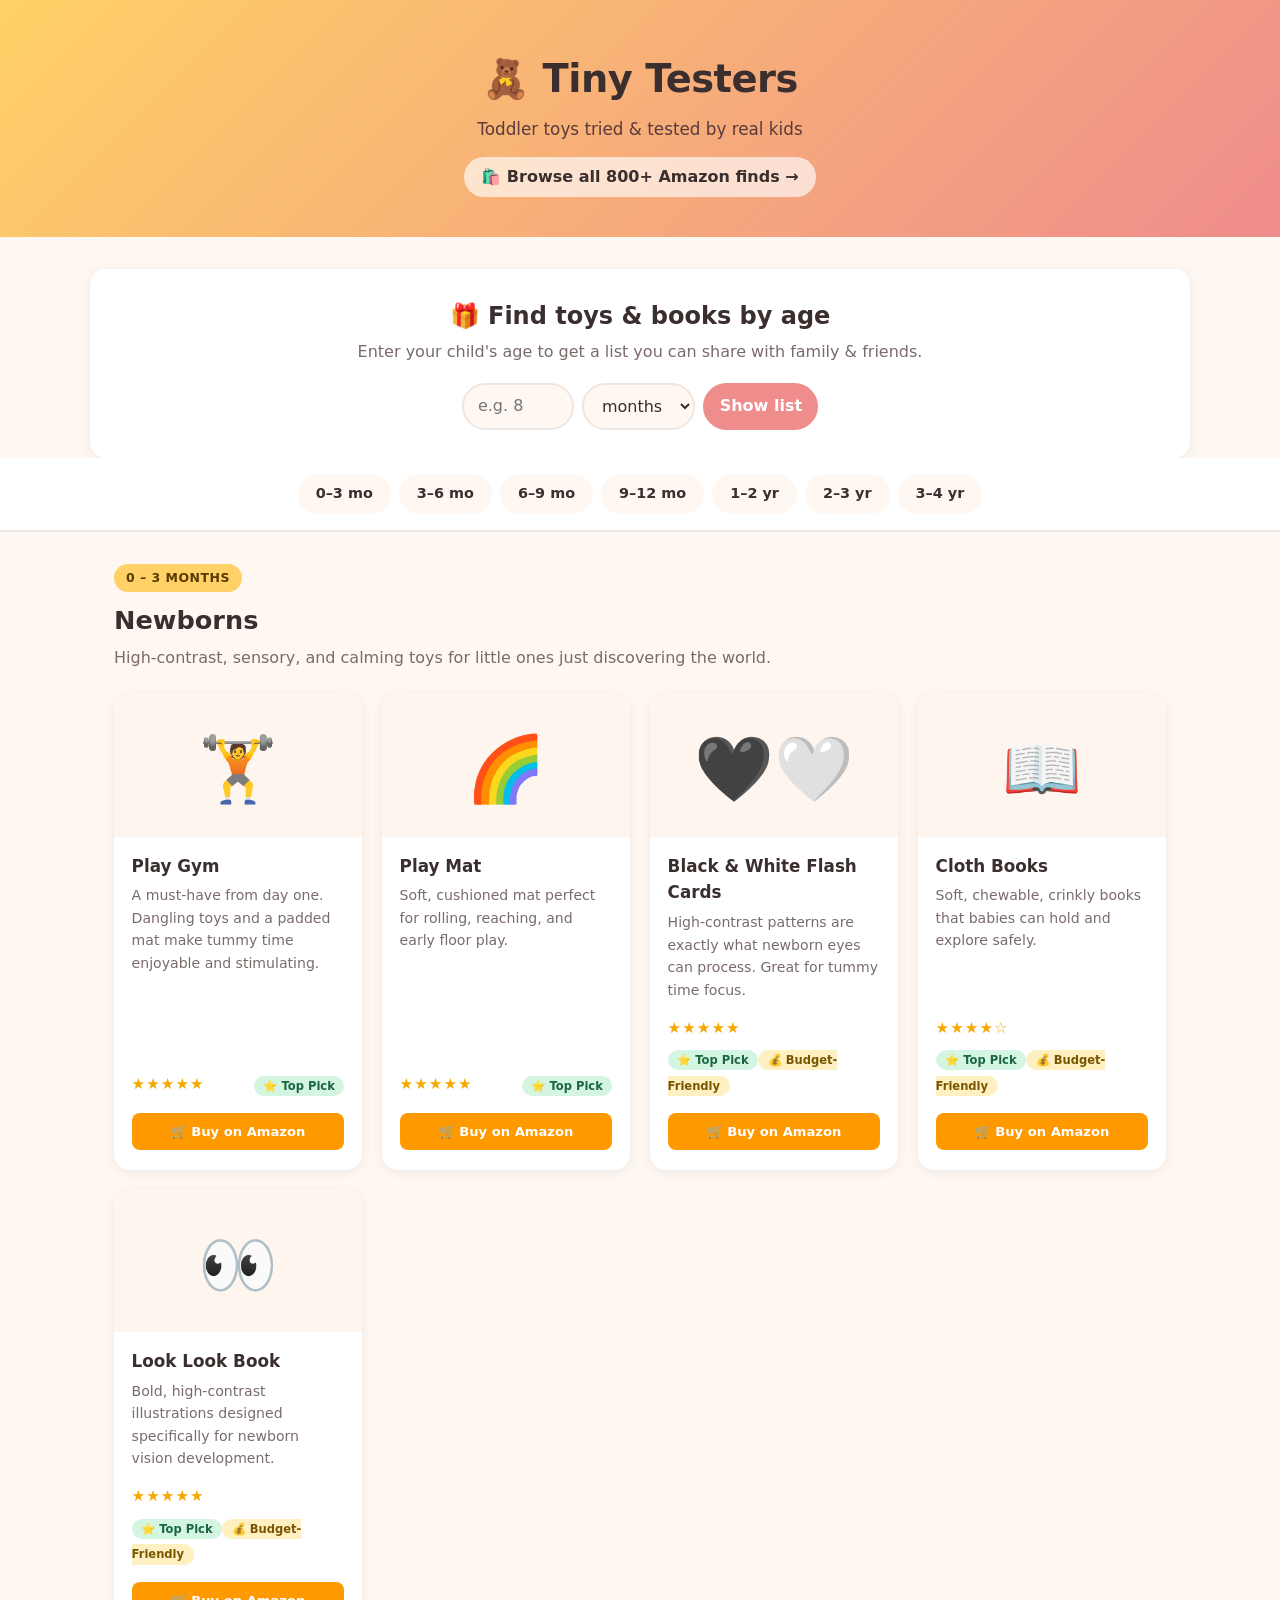
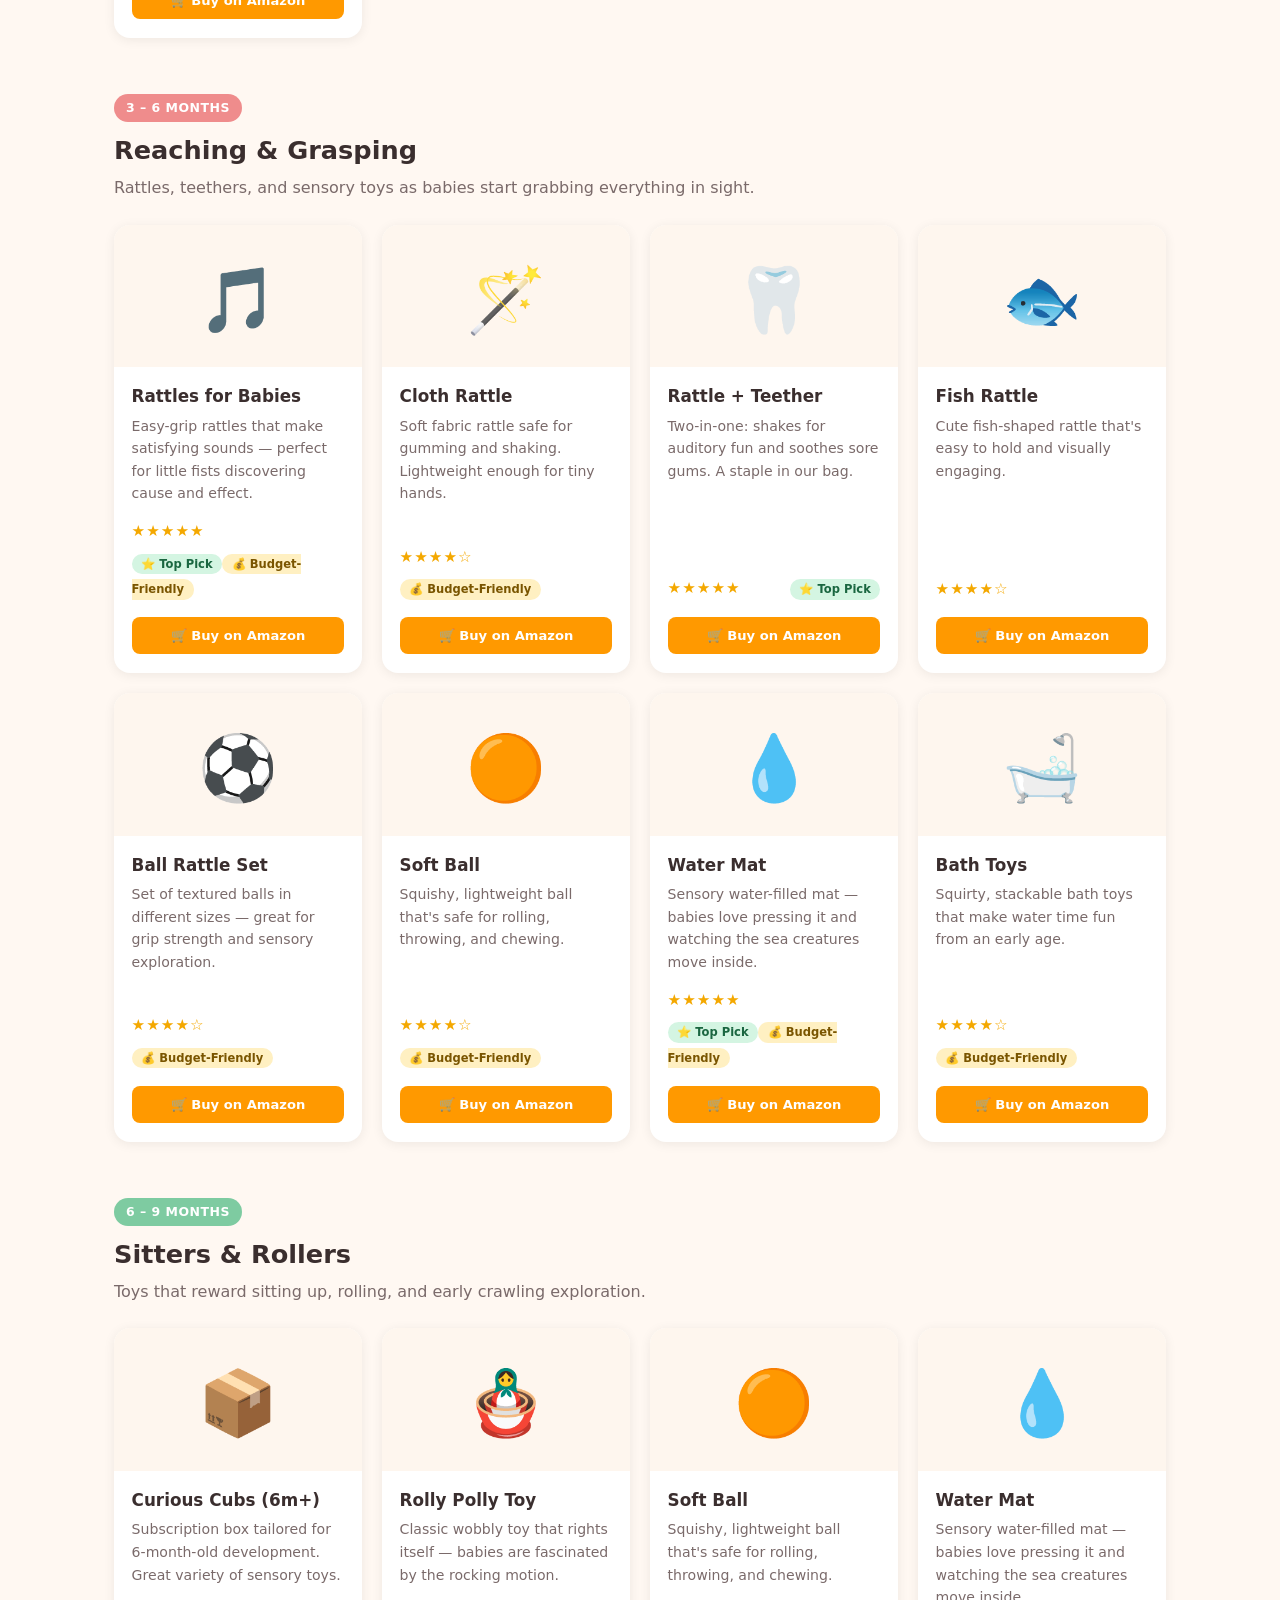
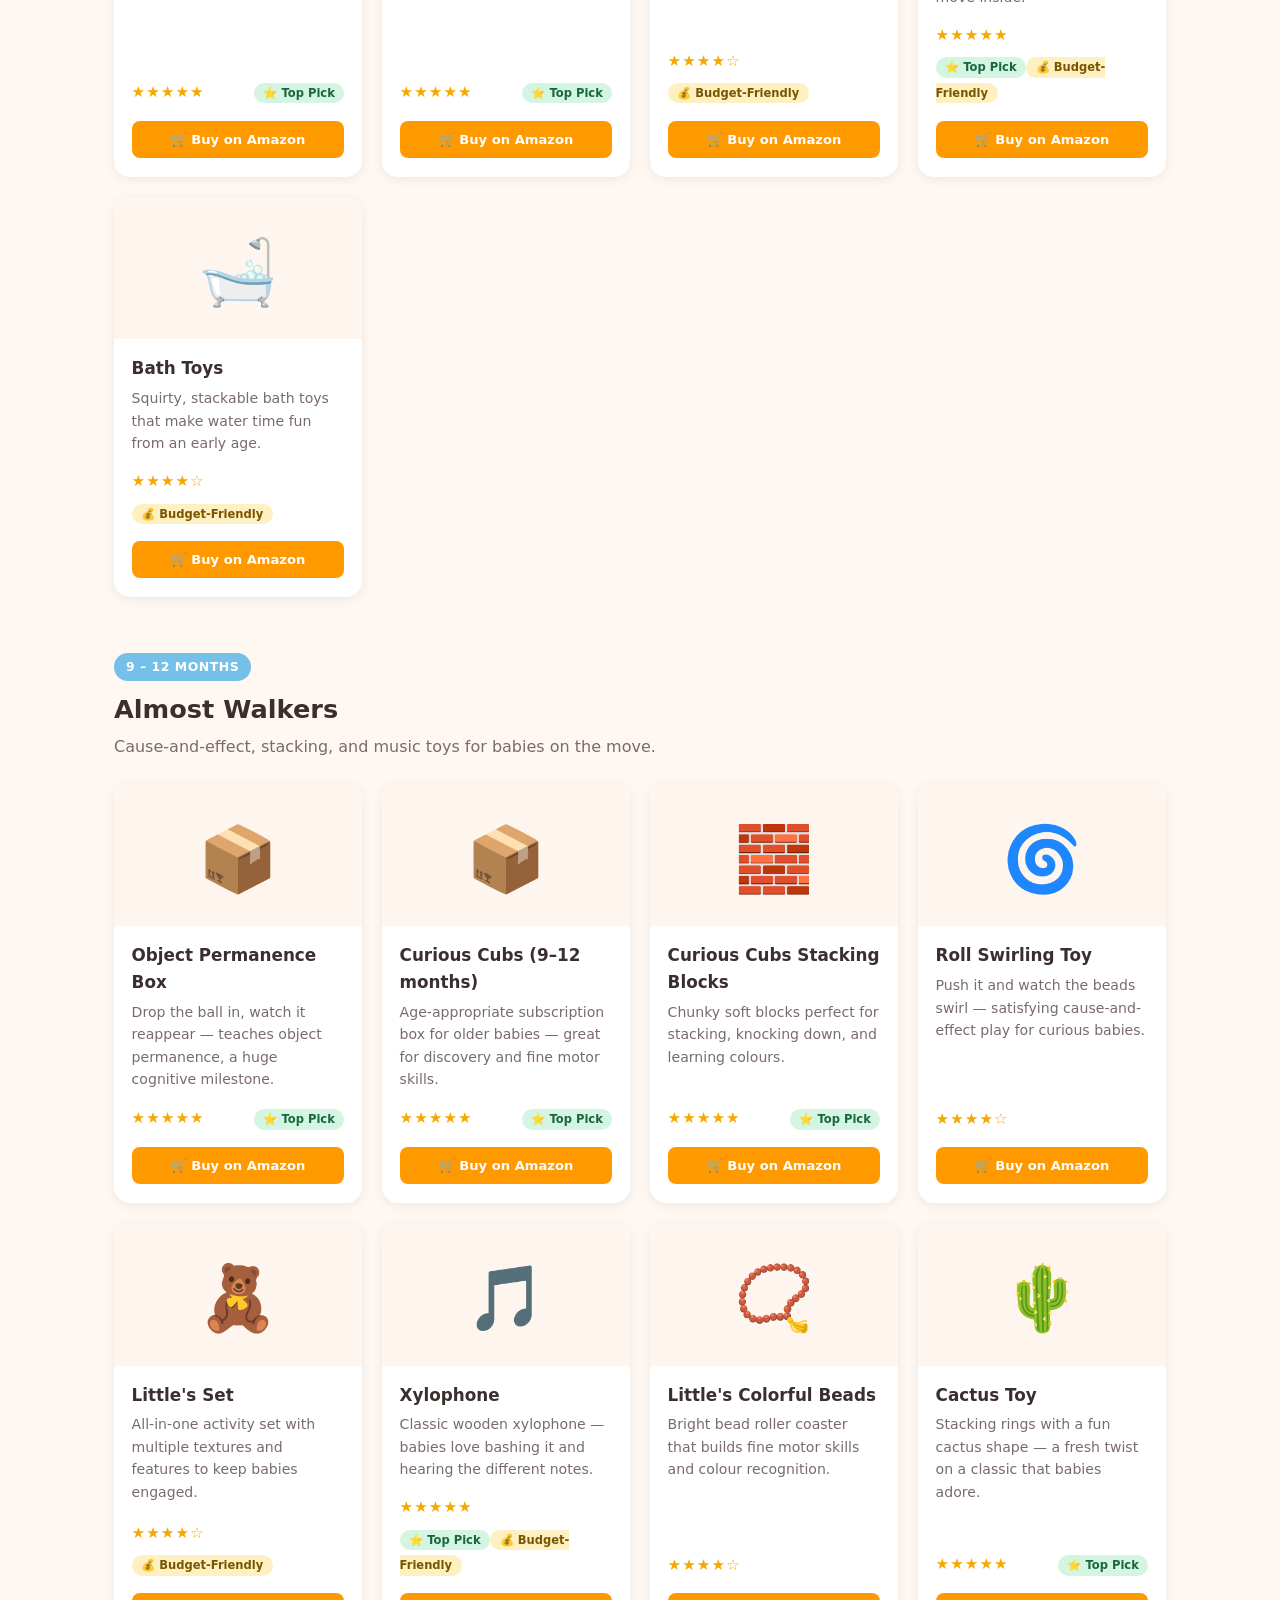
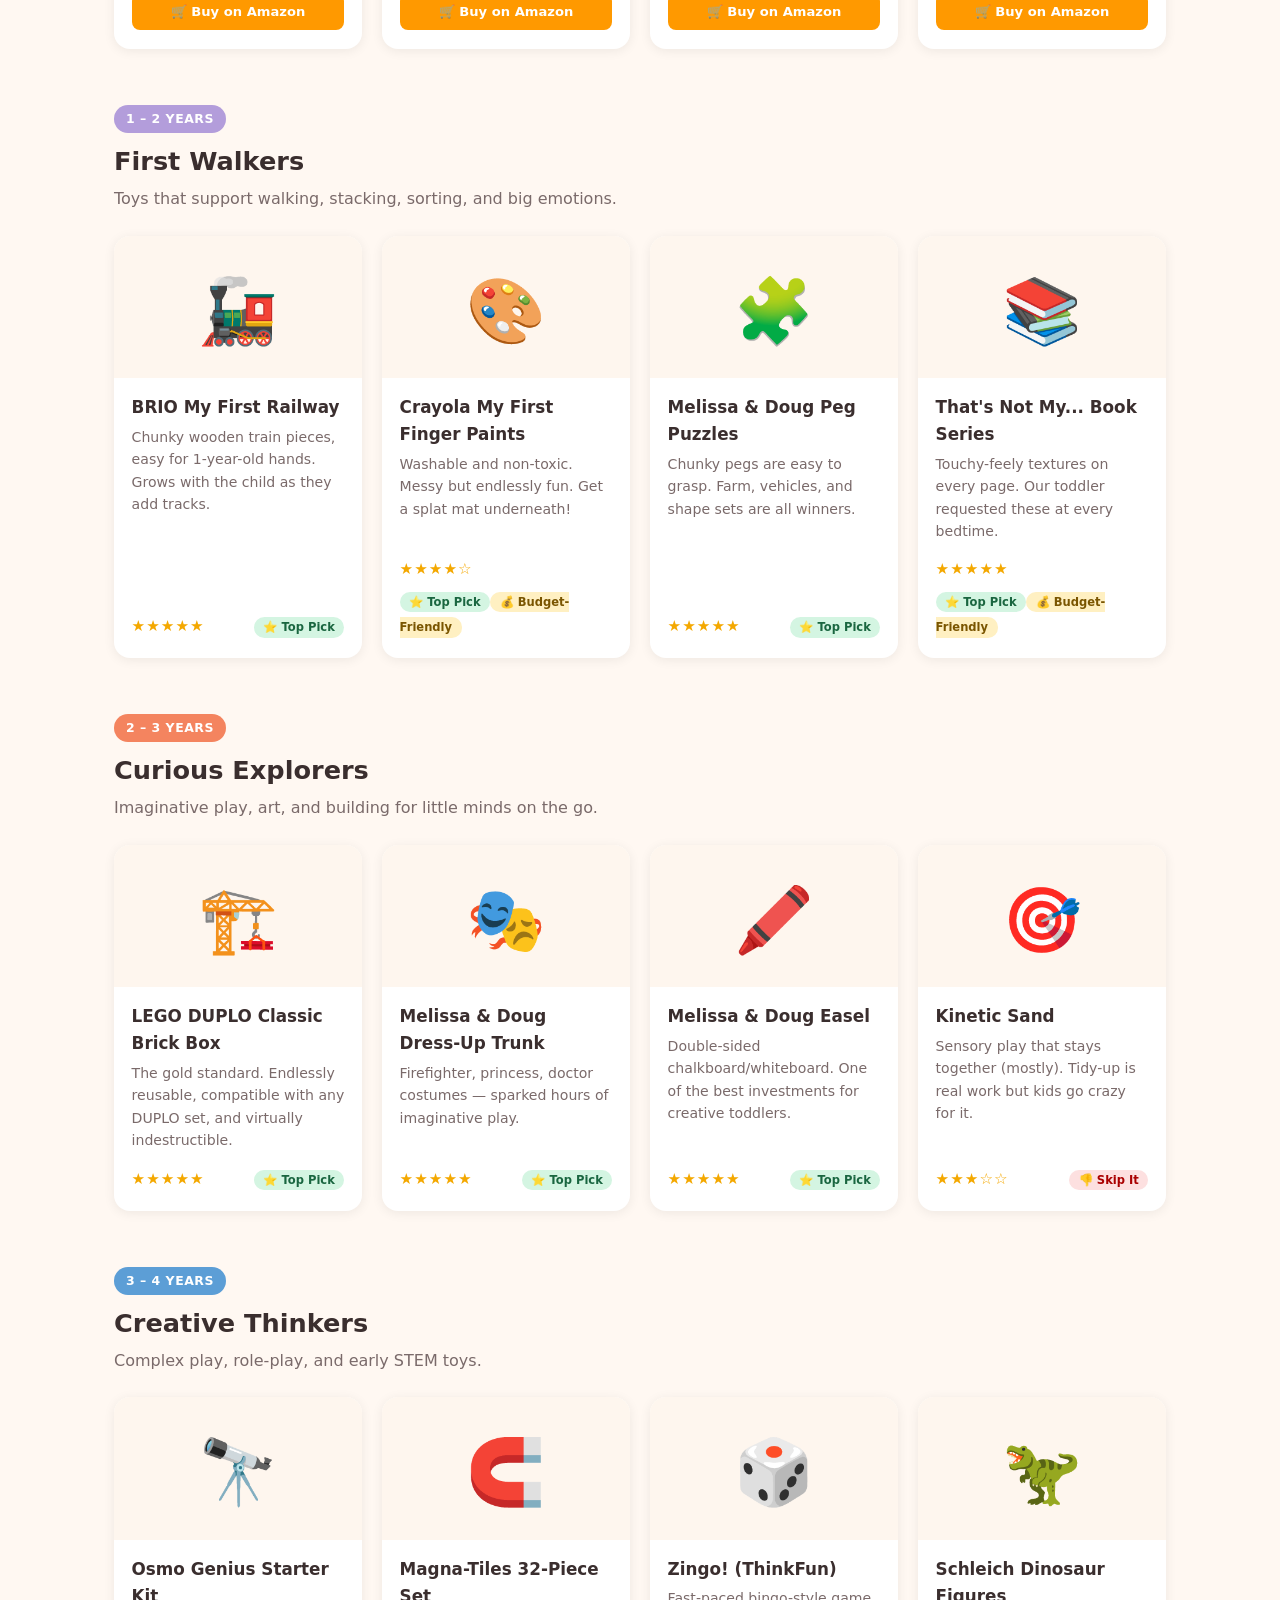
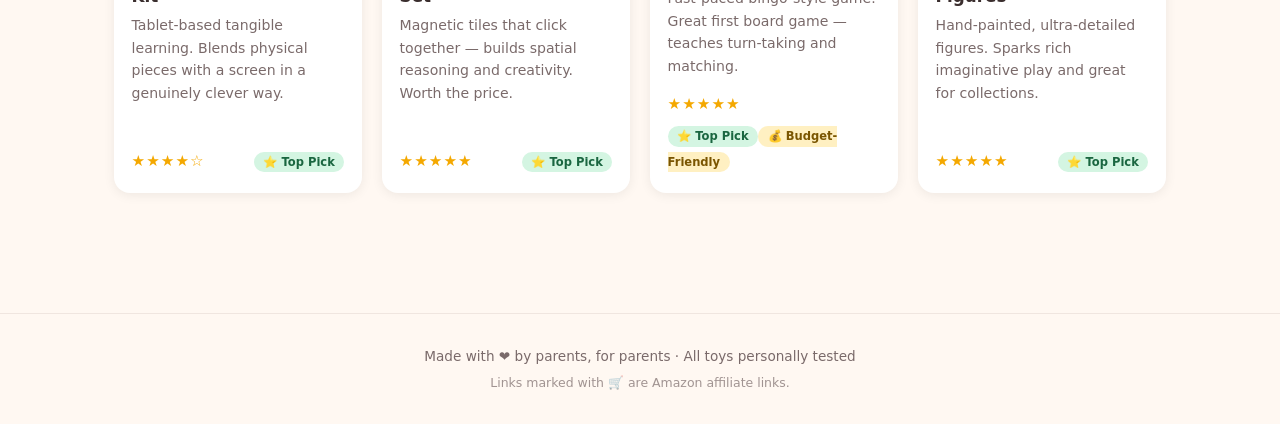
==== index.html @ cecd0728 "Add Amazon Finds link finder and Tiny Testers site Co-Authored-By: Claude Opus 5.5 <noreply@anthropi" ====
<!DOCTYPE html>
<html lang="en">
<head>
  <meta charset="UTF-8" />
  <meta name="viewport" content="width=device-width, initial-scale=1.0" />
  <title>Tiny Testers — Toddler Toys, Tried & Tested</title>
  <link rel="stylesheet" href="style.css" />
</head>
<body>

  <header>
    <div class="header-inner">
      <div class="logo">🧸 Tiny Testers</div>
      <p class="tagline">Toddler toys tried & tested by real kids</p>
      <a class="finds-link" href="finds.html">🛍️ Browse all 800+ Amazon finds →</a>
    </div>
  </header>

  <section class="finder" id="finder">
    <h2>🎁 Find toys &amp; books by age</h2>
    <p class="finder-sub">Enter your child's age to get a list you can share with family &amp; friends.</p>
    <form class="finder-form" id="finder-form">
      <label for="age-value" class="visually-hidden">Age</label>
      <input id="age-value" type="number" min="0" max="10" step="1" placeholder="e.g. 8" required />
      <label for="age-unit" class="visually-hidden">Unit</label>
      <select id="age-unit">
        <option value="months">months</option>
        <option value="years">years</option>
      </select>
      <button type="submit">Show list</button>
    </form>

    <div class="finder-results" id="finder-results" hidden>
      <div class="results-head">
        <h3 id="results-title"></h3>
        <div class="type-tabs" role="tablist">
          <button type="button" data-type="all" class="active">All</button>
          <button type="button" data-type="toy">🧸 Toys</button>
          <button type="button" data-type="book">📚 Books</button>
        </div>
      </div>
      <div class="toy-grid" id="results-grid"></div>
      <div class="link-list-box">
        <h4>🔗 Links for this list</h4>
        <ol class="link-list" id="link-list"></ol>
      </div>
      <div class="share-bar">
        <span>Share this list:</span>
        <button type="button" id="share-native" hidden>📤 Share</button>
        <a id="share-whatsapp" target="_blank" rel="noopener noreferrer">💬 WhatsApp</a>
        <button type="button" id="share-copy-link">🔗 Copy link</button>
        <button type="button" id="share-copy-list">📋 Copy list</button>
        <span class="share-status" id="share-status" role="status"></span>
      </div>
    </div>
  </section>

  <nav class="age-nav">
    <a href="#age-0-3">0–3 mo</a>
    <a href="#age-3-6">3–6 mo</a>
    <a href="#age-6-9">6–9 mo</a>
    <a href="#age-9-12">9–12 mo</a>
    <a href="#age-1-2">1–2 yr</a>
    <a href="#age-2-3">2–3 yr</a>
    <a href="#age-3-4">3–4 yr</a>
  </nav>

  <main>

    <section id="age-0-3" class="age-section">
      <div class="age-header">
        <span class="age-badge">0 – 3 months</span>
        <h2>Newborns</h2>
        <p>High-contrast, sensory, and calming toys for little ones just discovering the world.</p>
      </div>
      <div class="toy-grid" id="grid-0-3"></div>
    </section>

    <section id="age-3-6" class="age-section">
      <div class="age-header">
        <span class="age-badge">3 – 6 months</span>
        <h2>Reaching & Grasping</h2>
        <p>Rattles, teethers, and sensory toys as babies start grabbing everything in sight.</p>
      </div>
      <div class="toy-grid" id="grid-3-6"></div>
    </section>

    <section id="age-6-9" class="age-section">
      <div class="age-header">
        <span class="age-badge">6 – 9 months</span>
        <h2>Sitters & Rollers</h2>
        <p>Toys that reward sitting up, rolling, and early crawling exploration.</p>
      </div>
      <div class="toy-grid" id="grid-6-9"></div>
    </section>

    <section id="age-9-12" class="age-section">
      <div class="age-header">
        <span class="age-badge">9 – 12 months</span>
        <h2>Almost Walkers</h2>
        <p>Cause-and-effect, stacking, and music toys for babies on the move.</p>
      </div>
      <div class="toy-grid" id="grid-9-12"></div>
    </section>

    <section id="age-1-2" class="age-section">
      <div class="age-header">
        <span class="age-badge">1 – 2 years</span>
        <h2>First Walkers</h2>
        <p>Toys that support walking, stacking, sorting, and big emotions.</p>
      </div>
      <div class="toy-grid" id="grid-1-2"></div>
    </section>

    <section id="age-2-3" class="age-section">
      <div class="age-header">
        <span class="age-badge">2 – 3 years</span>
        <h2>Curious Explorers</h2>
        <p>Imaginative play, art, and building for little minds on the go.</p>
      </div>
      <div class="toy-grid" id="grid-2-3"></div>
    </section>

    <section id="age-3-4" class="age-section">
      <div class="age-header">
        <span class="age-badge">3 – 4 years</span>
        <h2>Creative Thinkers</h2>
        <p>Complex play, role-play, and early STEM toys.</p>
      </div>
      <div class="toy-grid" id="grid-3-4"></div>
    </section>

  </main>

  <footer>
    <p>Made with ❤️ by parents, for parents · All toys personally tested</p>
    <p class="footer-note">Links marked with 🛒 are Amazon affiliate links.</p>
  </footer>

  <script src="toys.js"></script>
  <script src="app.js"></script>
</body>
</html>
---- style.css ----
*, *::before, *::after { box-sizing: border-box; margin: 0; padding: 0; }

:root {
  --yellow: #ffd166;
  --coral:  #ef8c8c;
  --mint:   #7ecba1;
  --sky:    #74c0e8;
  --lavender: #b39ddb;
  --bg:     #fff8f2;
  --text:   #3a2e2e;
  --muted:  #7a6a6a;
  --radius: 16px;
}

body {
  font-family: 'Segoe UI', system-ui, sans-serif;
  background: var(--bg);
  color: var(--text);
  line-height: 1.6;
}

/* ── Header ── */
header {
  background: linear-gradient(135deg, #ffd166 0%, #ef8c8c 100%);
  padding: 3rem 1.5rem 2.5rem;
  text-align: center;
}
.logo { font-size: 2.4rem; font-weight: 800; letter-spacing: -0.5px; }
.finds-link {
  display: inline-block; margin-top: .9rem; padding: .45rem 1.1rem;
  background: rgba(255,255,255,.65); color: var(--text); font-weight: 700;
  text-decoration: none; border-radius: 99px;
}
.finds-link:hover { background: #fff; }
.tagline { margin-top: .4rem; font-size: 1.05rem; color: #5a3a3a; }

/* ── Age nav ── */
.age-nav {
  display: flex;
  gap: .5rem;
  justify-content: center;
  flex-wrap: wrap;
  padding: 1rem 1.5rem;
  background: #fff;
  border-bottom: 2px solid #f0e6e0;
  position: sticky;
  top: 0;
  z-index: 100;
}
.age-nav a {
  text-decoration: none;
  background: var(--bg);
  color: var(--text);
  font-weight: 600;
  font-size: .9rem;
  padding: .4rem 1rem;
  border-radius: 99px;
  border: 2px solid transparent;
  transition: all .2s;
}
.age-nav a:hover { border-color: var(--coral); color: var(--coral); }

/* ── Sections ── */
main { max-width: 1100px; margin: 0 auto; padding: 2rem 1.5rem 4rem; }

.age-section { margin-bottom: 3.5rem; }

.age-header { margin-bottom: 1.5rem; }

.age-badge {
  display: inline-block;
  background: var(--yellow);
  color: #5a3a00;
  font-size: .78rem;
  font-weight: 700;
  padding: .25rem .75rem;
  border-radius: 99px;
  text-transform: uppercase;
  letter-spacing: .04em;
  margin-bottom: .5rem;
}
#age-3-6  .age-badge { background: var(--coral);    color: #fff; }
#age-6-9  .age-badge { background: var(--mint);     color: #fff; }
#age-9-12 .age-badge { background: var(--sky);      color: #fff; }
#age-1-2  .age-badge { background: var(--lavender); color: #fff; }
#age-2-3  .age-badge { background: #f4845f;         color: #fff; }
#age-3-4  .age-badge { background: #5c9ed6;         color: #fff; }

.age-header h2 { font-size: 1.6rem; font-weight: 700; }
.age-header p  { color: var(--muted); margin-top: .25rem; }

/* ── Toy grid ── */
.toy-grid {
  display: grid;
  grid-template-columns: repeat(auto-fill, minmax(240px, 1fr));
  gap: 1.25rem;
}

/* ── Toy card ── */
.toy-card {
  background: #fff;
  border-radius: var(--radius);
  box-shadow: 0 2px 12px rgba(0,0,0,.07);
  overflow: hidden;
  display: flex;
  flex-direction: column;
  transition: transform .2s, box-shadow .2s;
}
.toy-card:hover { transform: translateY(-4px); box-shadow: 0 8px 24px rgba(0,0,0,.12); }

.toy-emoji {
  font-size: 4rem;
  text-align: center;
  padding: 1.5rem 1rem 1rem;
  background: #fef6ee;
}
.toy-body { padding: 1rem 1.1rem 1.2rem; flex: 1; display: flex; flex-direction: column; }
.toy-name { font-size: 1.05rem; font-weight: 700; margin-bottom: .3rem; }
.toy-desc { font-size: .88rem; color: var(--muted); flex: 1; }

.toy-meta {
  display: flex;
  align-items: center;
  justify-content: space-between;
  margin-top: .9rem;
  flex-wrap: wrap;
  gap: .4rem;
}

.stars { color: #f4a800; font-size: .95rem; letter-spacing: 1px; }

.tag {
  font-size: .72rem;
  font-weight: 600;
  padding: .2rem .6rem;
  border-radius: 99px;
  background: #f0e6e0;
  color: var(--muted);
}
.tag.hit    { background: #d4f5e2; color: #1a6640; }
.tag.budget { background: #fff0c2; color: #7a5500; }
.tag.skip   { background: #fde0e0; color: #a00; }

/* ── Empty state ── */
.empty {
  grid-column: 1/-1;
  text-align: center;
  color: var(--muted);
  padding: 2rem;
  font-size: .95rem;
}

/* ── Buy button ── */
.buy-btn {
  display: block;
  margin-top: 1rem;
  padding: .5rem 1rem;
  background: #ff9900;
  color: #fff;
  font-weight: 700;
  font-size: .82rem;
  text-align: center;
  text-decoration: none;
  border-radius: 8px;
  transition: background .2s, transform .1s;
}
.buy-btn:hover { background: #e68900; transform: scale(1.02); }

/* ── Age finder ── */
.visually-hidden {
  position: absolute; width: 1px; height: 1px; overflow: hidden;
  clip: rect(0 0 0 0); white-space: nowrap;
}

.finder {
  max-width: 1100px;
  margin: 2rem auto 0;
  padding: 1.75rem 1.5rem;
  background: #fff;
  border-radius: var(--radius);
  box-shadow: 0 2px 12px rgba(0,0,0,.07);
  text-align: center;
}
@media (max-width: 1148px) { .finder { margin: 1.5rem 1rem 0; } }
.finder h2 { font-size: 1.5rem; }
.finder-sub { color: var(--muted); margin-top: .25rem; }

.finder-form {
  display: flex;
  gap: .5rem;
  justify-content: center;
  flex-wrap: wrap;
  margin-top: 1.1rem;
}
.finder-form input,
.finder-form select,
.finder-form button {
  font: inherit;
  padding: .55rem .9rem;
  border-radius: 99px;
  border: 2px solid #f0e6e0;
  background: var(--bg);
  color: var(--text);
}
.finder-form input { width: 7rem; }
.finder-form button {
  background: var(--coral);
  border-color: var(--coral);
  color: #fff;
  font-weight: 700;
  cursor: pointer;
}
.finder-form button:hover { background: #e07474; }

.finder-results { margin-top: 1.75rem; text-align: left; }
.results-head {
  display: flex;
  justify-content: space-between;
  align-items: center;
  flex-wrap: wrap;
  gap: .75rem;
  margin-bottom: 1.25rem;
}
.results-head h3 { font-size: 1.3rem; }

.type-tabs { display: flex; gap: .4rem; }
.type-tabs button,
.share-bar button,
.share-bar a {
  font: inherit;
  font-size: .85rem;
  font-weight: 600;
  padding: .4rem .9rem;
  border-radius: 99px;
  border: 2px solid #f0e6e0;
  background: var(--bg);
  color: var(--text);
  text-decoration: none;
  cursor: pointer;
}
.type-tabs button.active { background: var(--yellow); border-color: var(--yellow); }
.share-bar button:hover,
.share-bar a:hover { border-color: var(--coral); color: var(--coral); }

.link-list-box {
  margin-top: 1.5rem;
  padding: 1rem 1.25rem;
  background: var(--bg);
  border-radius: 12px;
}
.link-list-box h4 { font-size: 1rem; margin-bottom: .5rem; }
.link-list { padding-left: 1.4rem; display: grid; gap: .35rem; }
.link-list li { font-size: .9rem; }
.link-name { font-weight: 600; margin-right: .5rem; }
.link-list a { color: #c0592b; word-break: break-all; }
.empty-links { list-style: none; margin-left: -1.4rem; color: var(--muted); }

.share-bar {
  display: flex;
  align-items: center;
  flex-wrap: wrap;
  gap: .5rem;
  margin-top: 1.5rem;
  padding-top: 1.25rem;
  border-top: 1px solid #f0e6e0;
  font-weight: 600;
}
.share-status { color: #1a6640; font-size: .85rem; }

/* ── Footer ── */
footer {
  text-align: center;
  padding: 2rem;
  color: var(--muted);
  font-size: .85rem;
  border-top: 1px solid #f0e6e0;
}
.footer-note { margin-top: .3rem; font-size: .78rem; opacity: .7; }
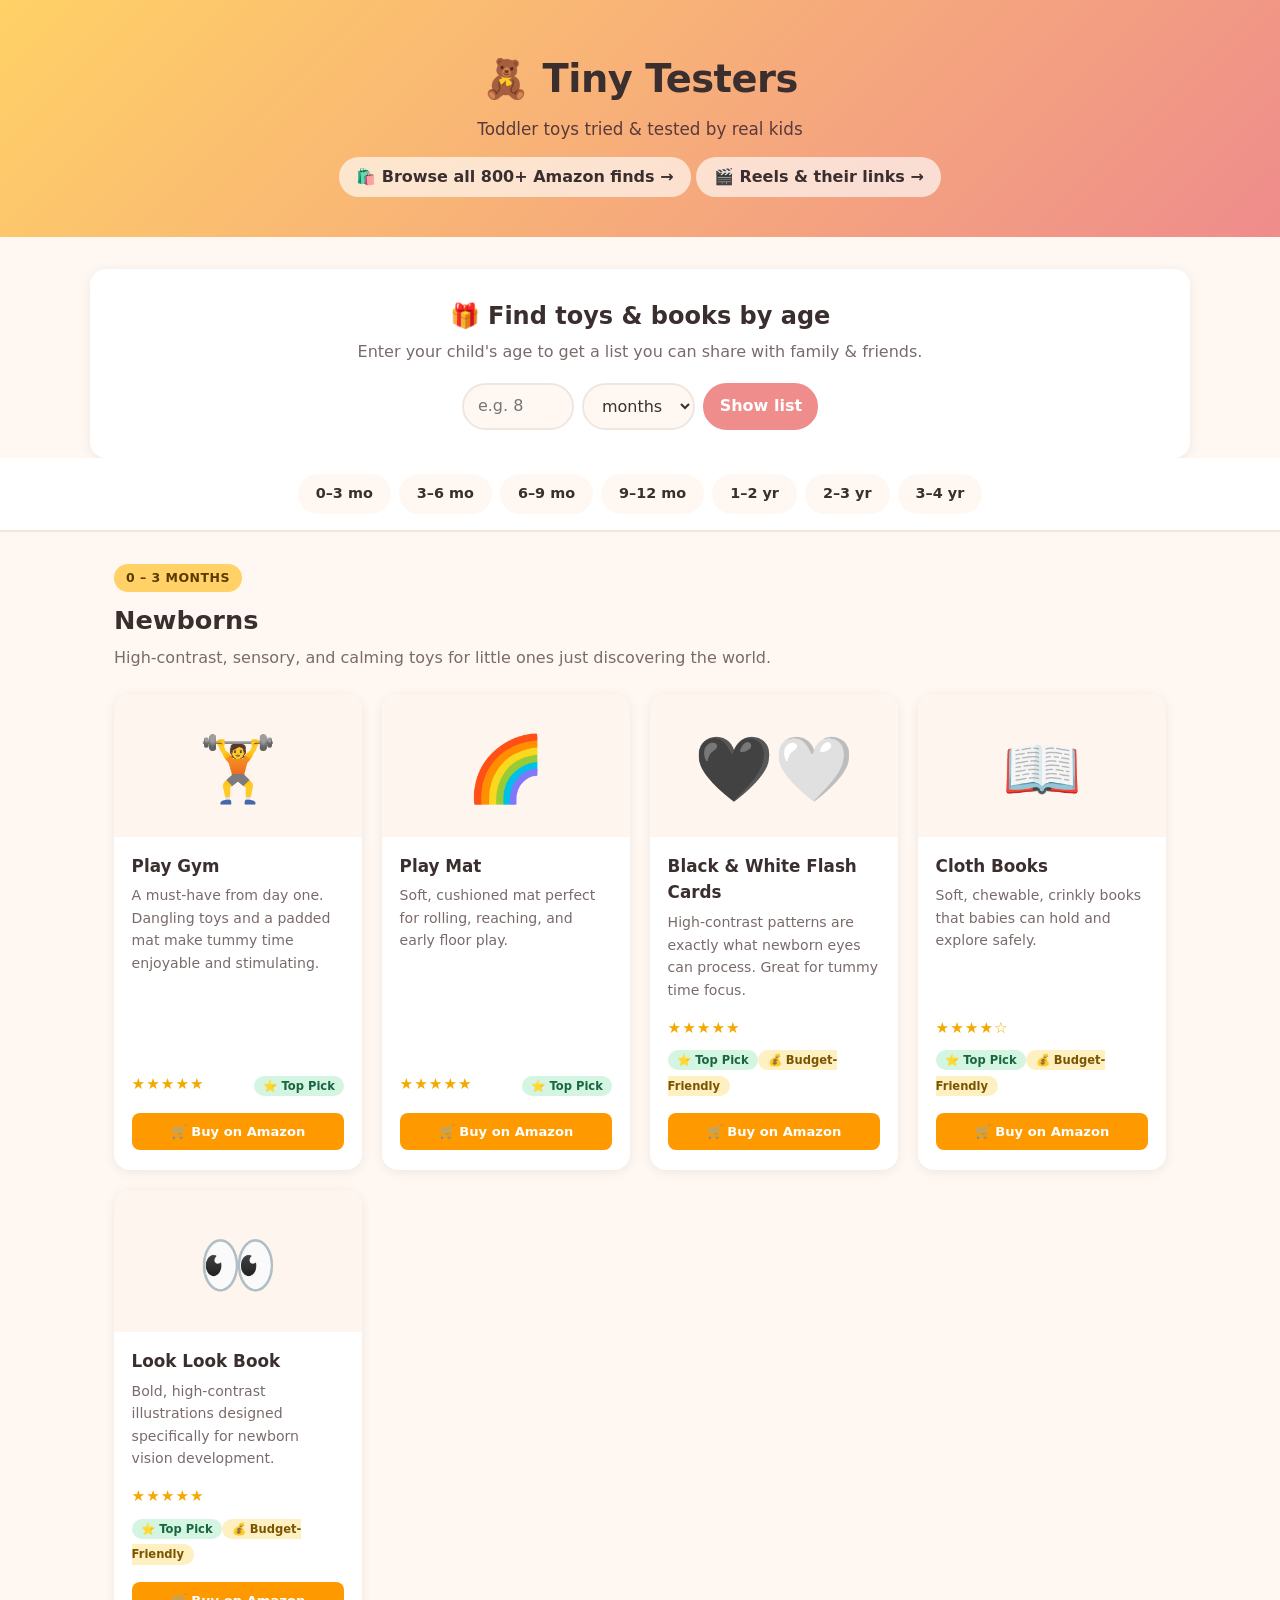
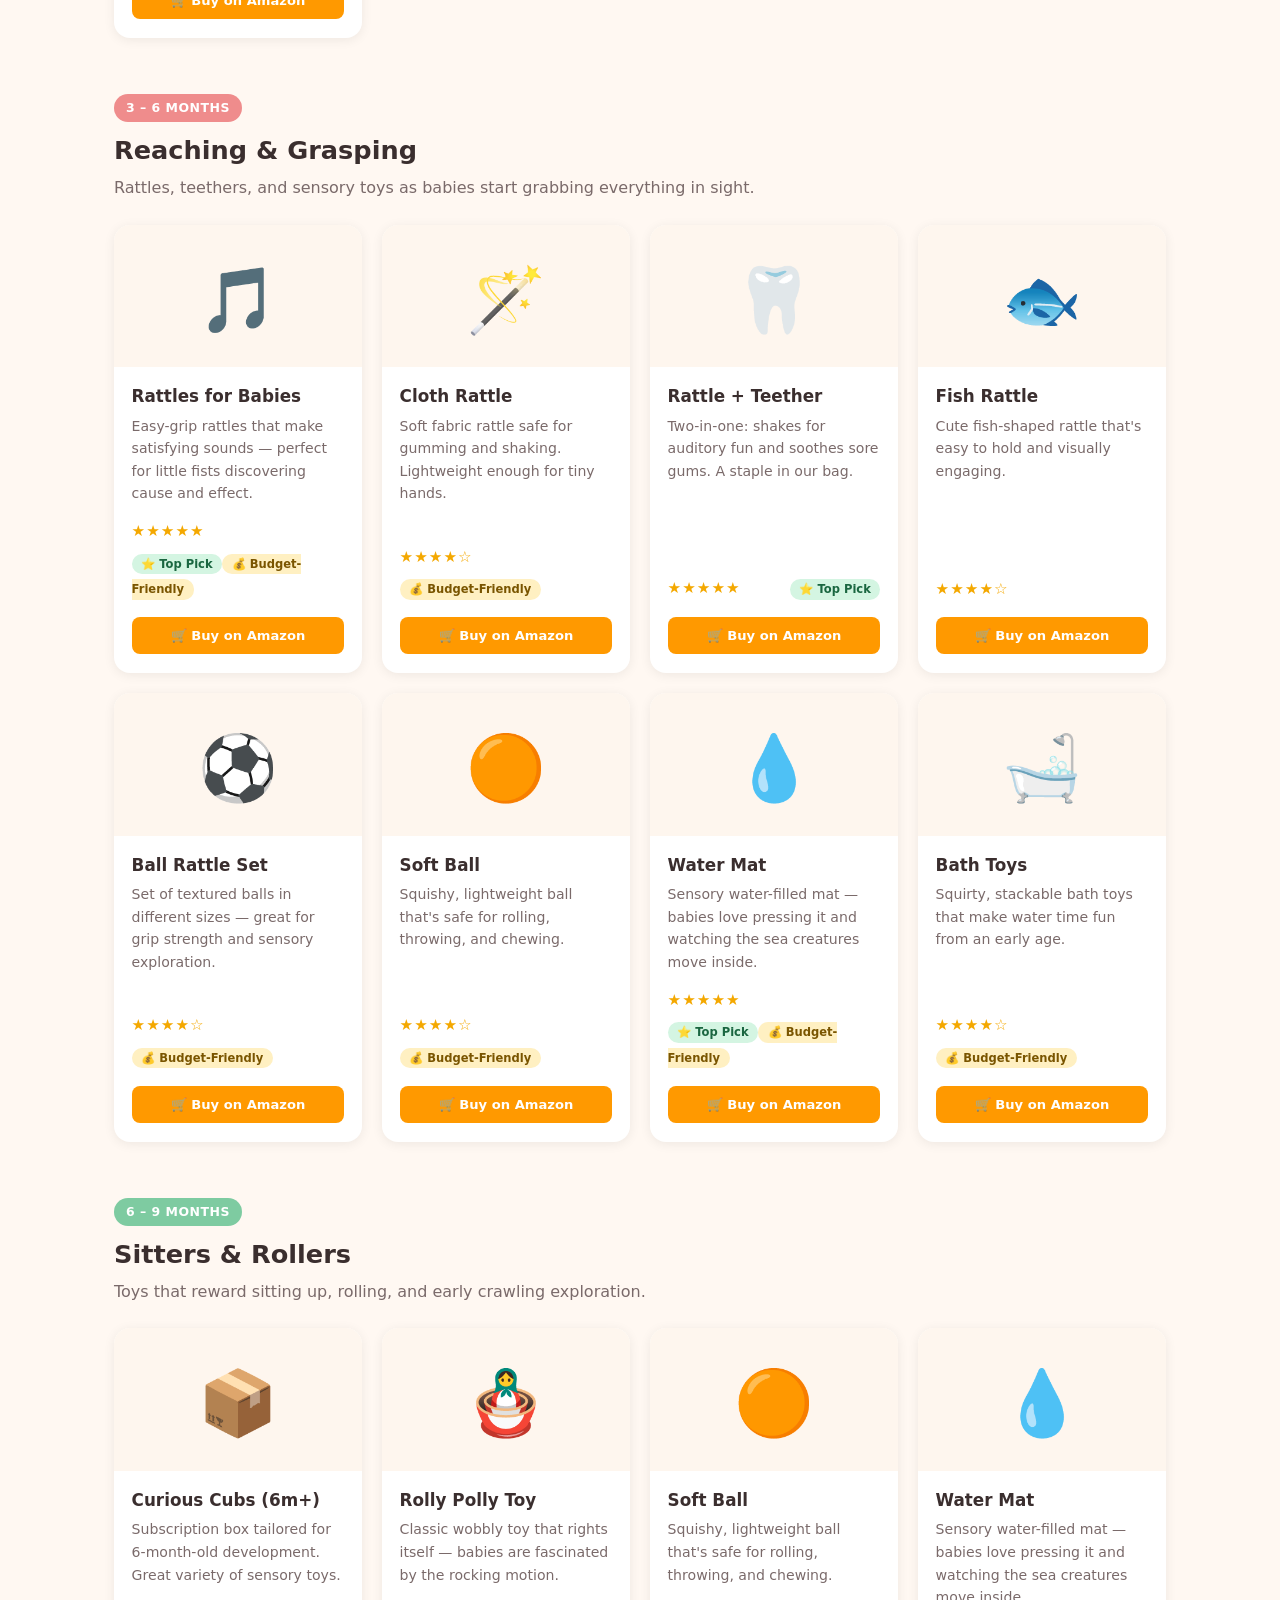
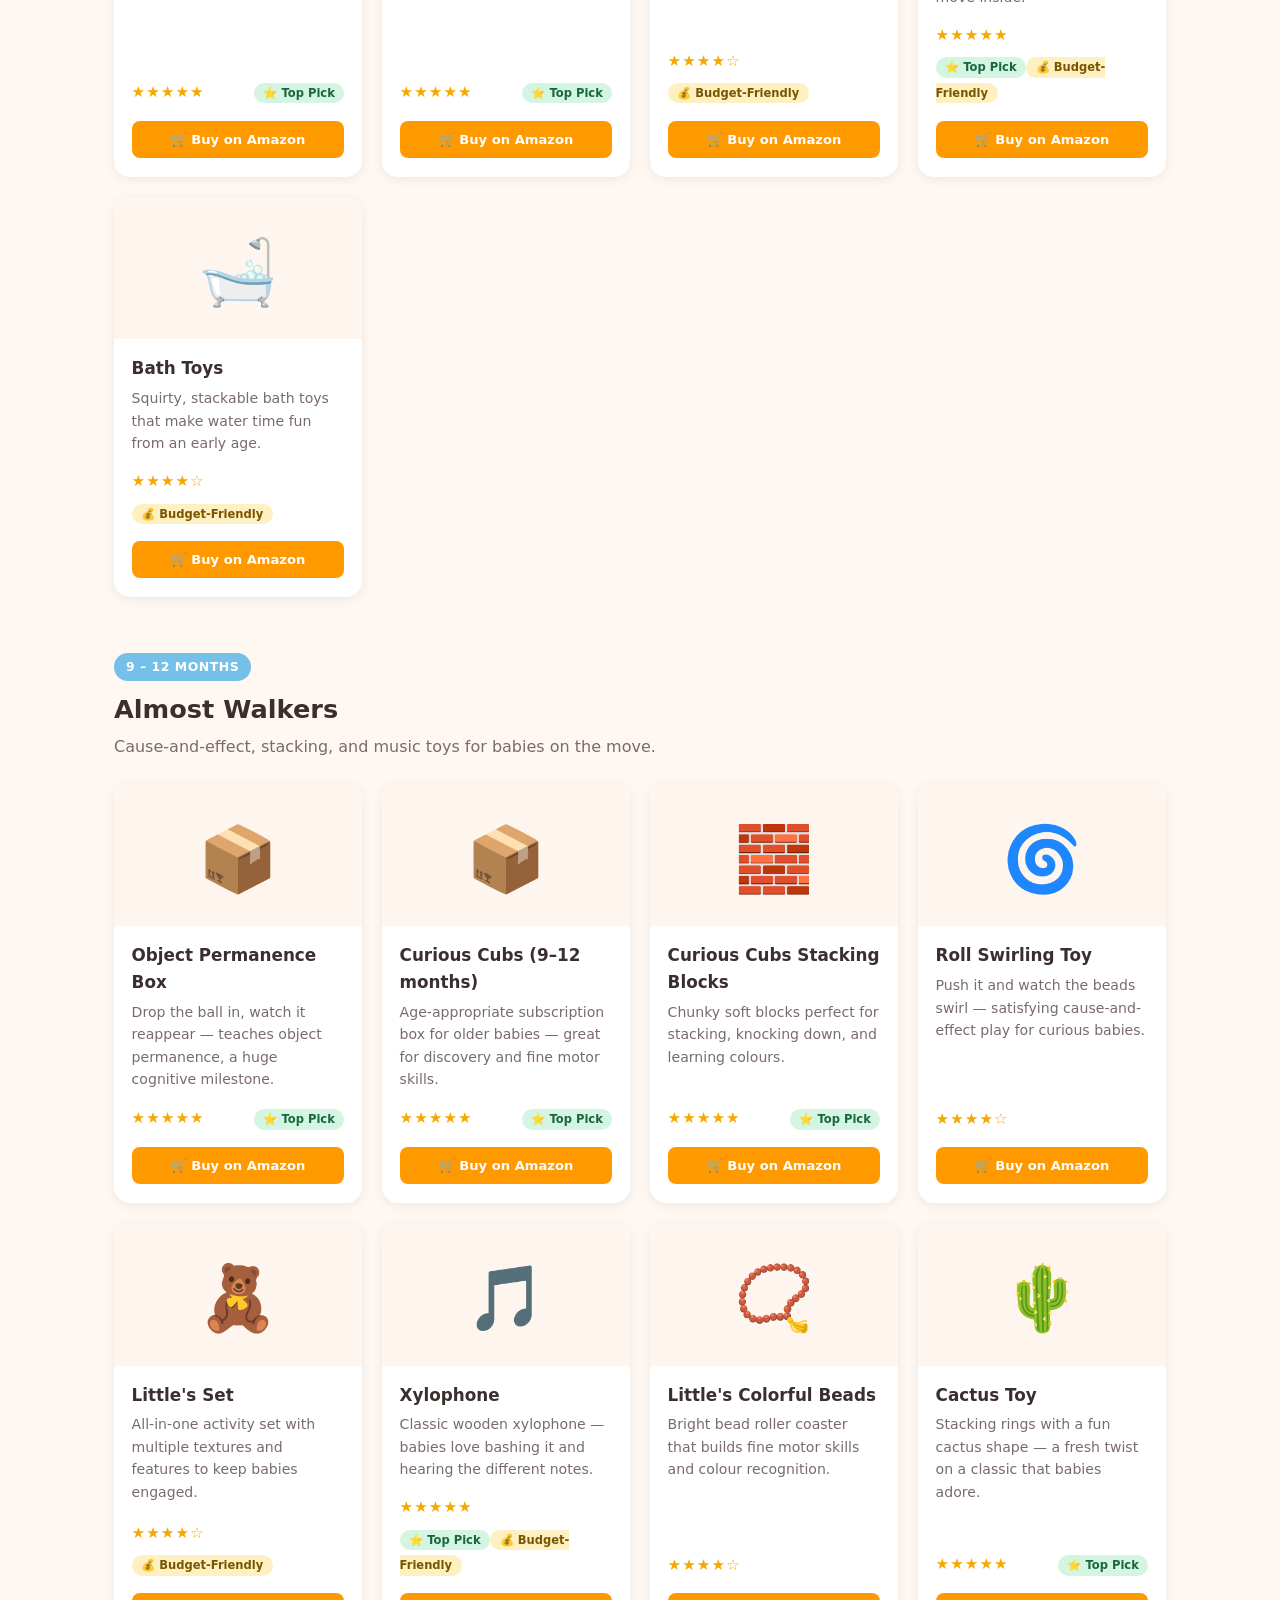
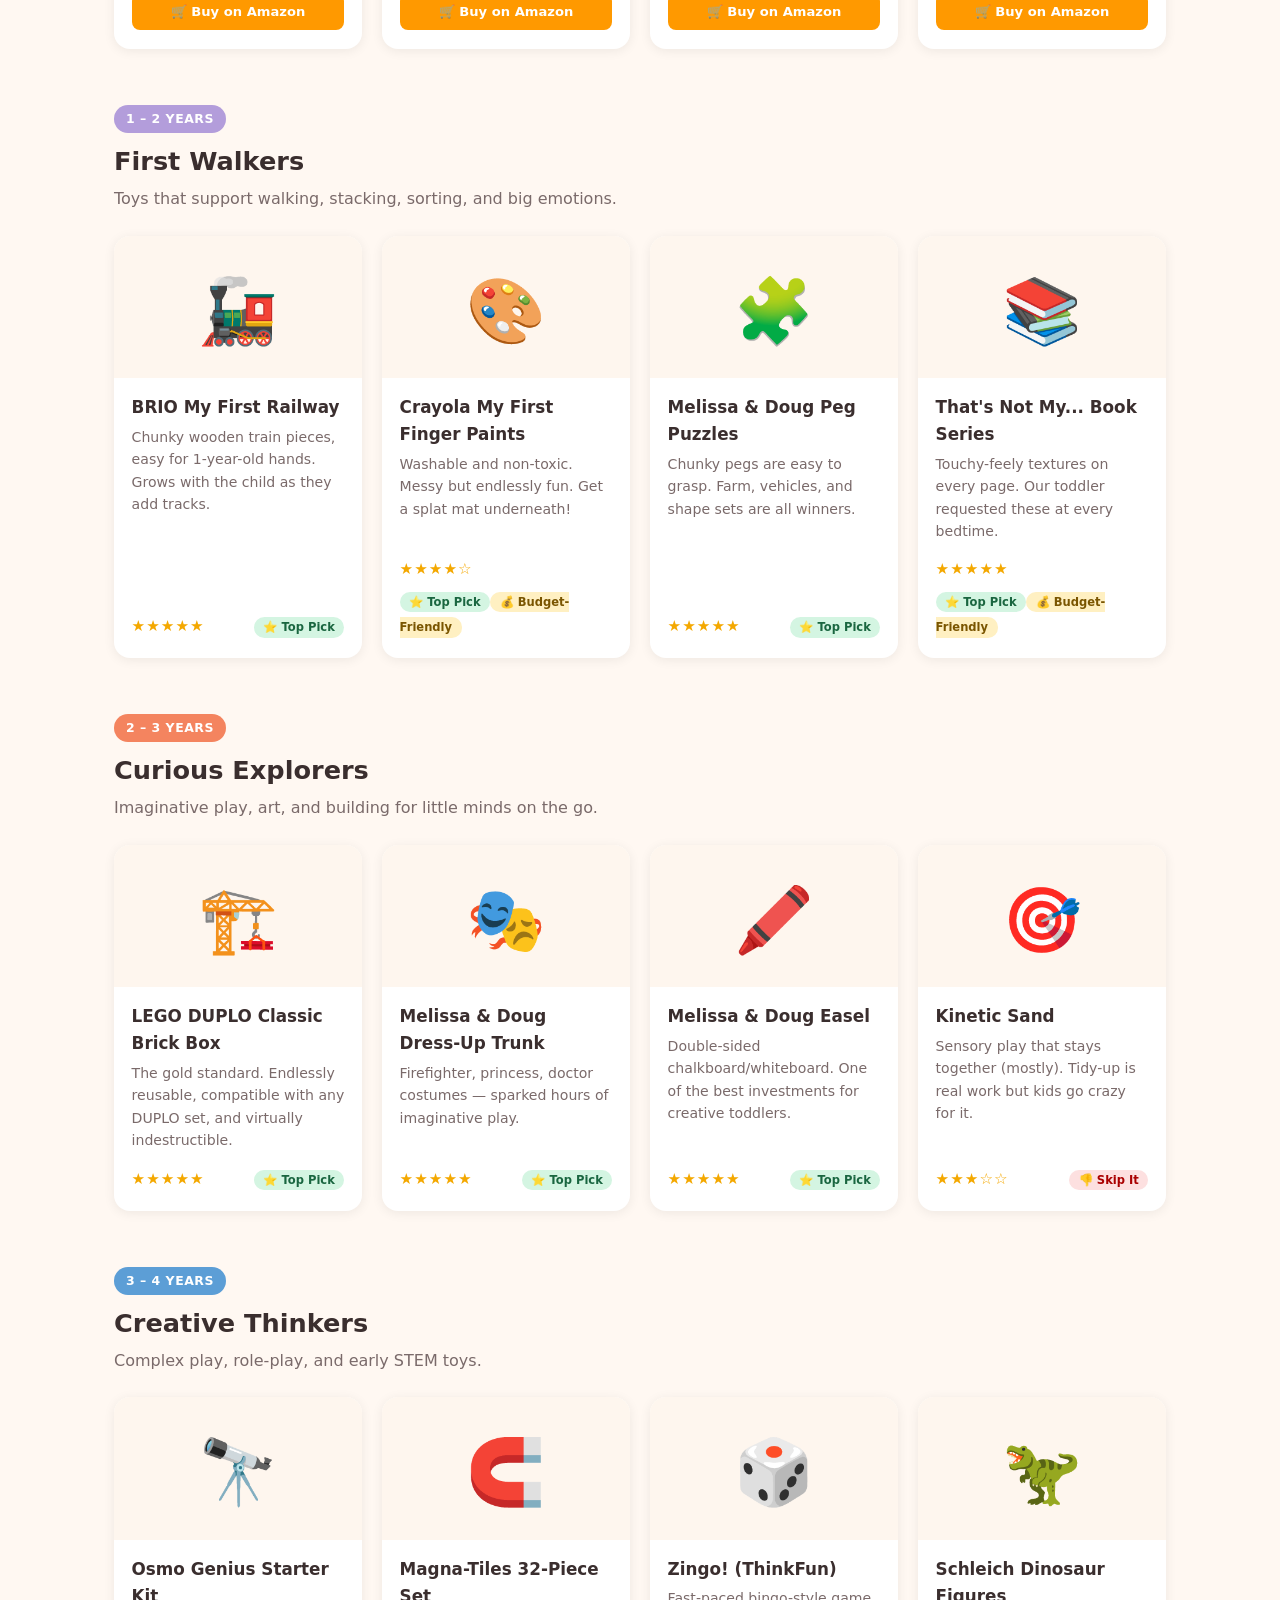
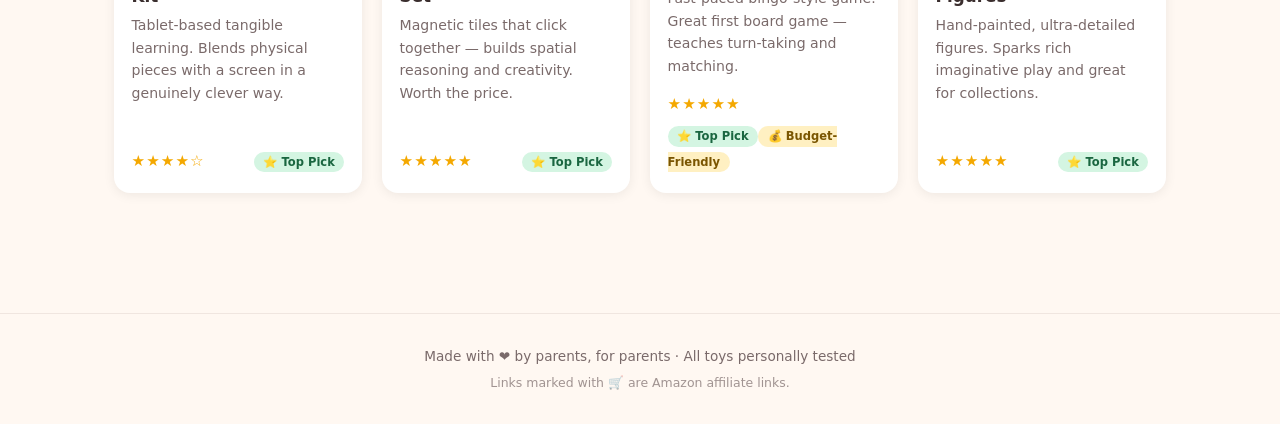
==== commit 6dd53175: "Add Reels page: reel preview with its Amazon links, stored in Google Sheets Add, edit and delete ree" ====
--- a/index.html
+++ b/index.html
@@ -13,6 +13,7 @@
       <div class="logo">🧸 Tiny Testers</div>
       <p class="tagline">Toddler toys tried & tested by real kids</p>
       <a class="finds-link" href="finds.html">🛍️ Browse all 800+ Amazon finds →</a>
+      <a class="finds-link" href="reels.html">🎬 Reels &amp; their links →</a>
     </div>
   </header>
 
